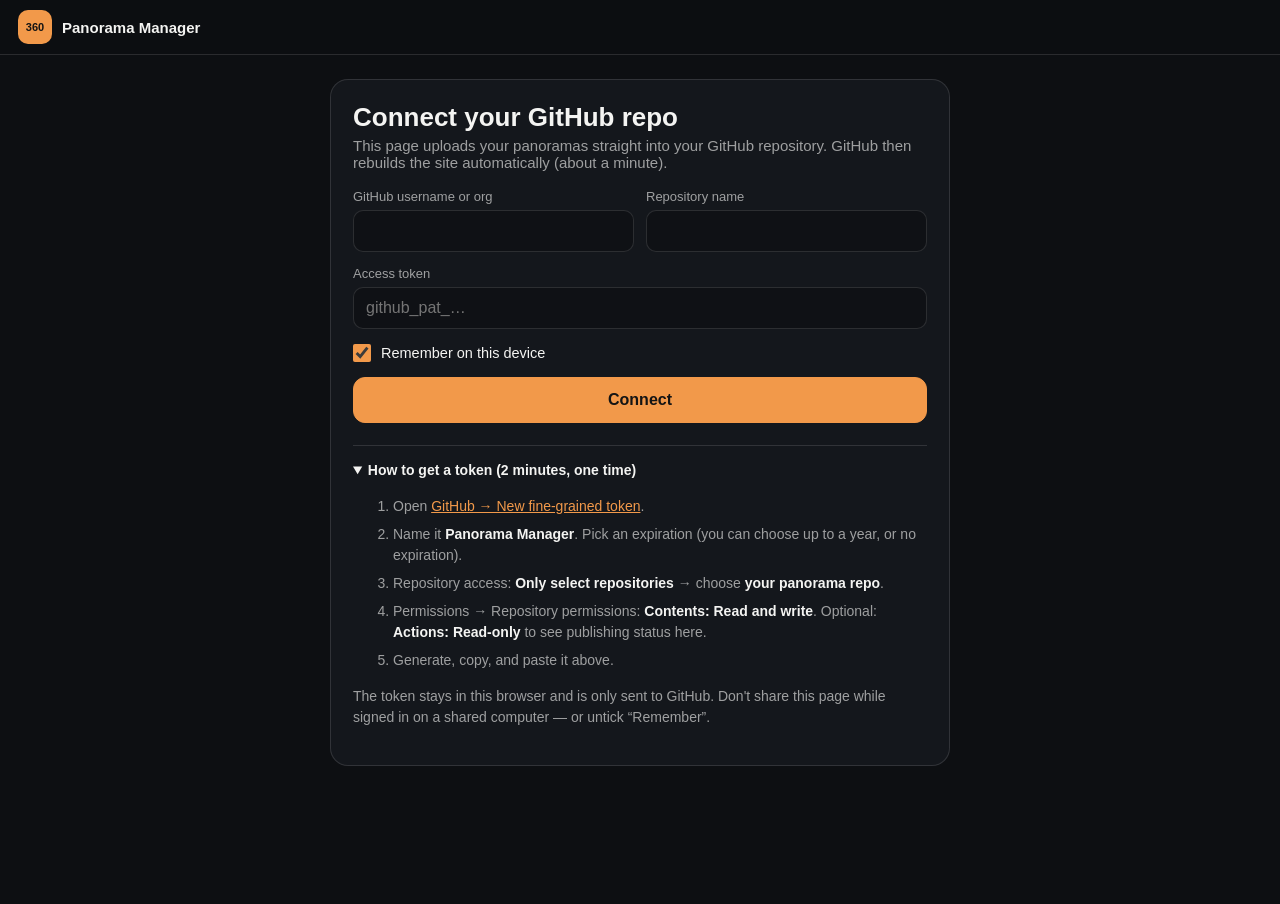
==== site/admin/index.html @ d1b9fdb5 "Add files via upload" ====
<!doctype html>
<html lang="en">
<head>
<meta charset="utf-8">
<meta name="viewport" content="width=device-width, initial-scale=1, viewport-fit=cover">
<meta name="robots" content="noindex, nofollow">
<meta name="theme-color" content="#0d0f12">
<title>Panorama Manager</title>
<link rel="stylesheet" href="../assets/app.css">
<link rel="stylesheet" href="admin.css">
</head>
<body class="admin">
<header class="topbar">
  <a class="logo" href="#/">
    <span class="logo-mark">360</span>
    <span>Panorama Manager</span>
  </a>
  <div class="top-right">
    <a class="deploy-pill" id="deploy" hidden target="_blank" rel="noopener"></a>
    <a class="top-link" href="#/settings" id="nav-settings" hidden>Settings</a>
  </div>
</header>
<main id="app" class="admin-main"><p class="loading">Loading…</p></main>
<div class="modal-backdrop" id="modal" hidden></div>
<div class="toast" id="toast" hidden></div>
<script src="../assets/vendor/qrcode.js"></script>
<script src="../assets/qr.js"></script>
<script src="admin.js"></script>
</body>
</html>
---- site/assets/app.css ----
:root {
  --accent: #f2994a;
  --bg: #0d0f12;
  --panel: rgba(16, 18, 23, 0.66);
  --panel-solid: #16191f;
  --line: rgba(255, 255, 255, 0.12);
  --text: #f4f4f2;
  --muted: rgba(244, 244, 242, 0.62);
  --radius: 16px;
  --safe-t: env(safe-area-inset-top, 0px);
  --safe-b: env(safe-area-inset-bottom, 0px);
  --safe-l: env(safe-area-inset-left, 0px);
  --safe-r: env(safe-area-inset-right, 0px);
  font-family: ui-sans-serif, -apple-system, BlinkMacSystemFont, "Segoe UI", Roboto, "Helvetica Neue", Arial, sans-serif;
  -webkit-text-size-adjust: 100%;
}
* { box-sizing: border-box; }
html, body { margin: 0; background: var(--bg); color: var(--text); }
[hidden] { display: none !important; }
button { font: inherit; color: inherit; }
a { color: var(--accent); }

.glass {
  background: var(--panel);
  -webkit-backdrop-filter: blur(18px) saturate(140%);
  backdrop-filter: blur(18px) saturate(140%);
  border: 1px solid var(--line);
}
.icon-btn {
  width: 44px; height: 44px; border-radius: 50%;
  display: grid; place-items: center; cursor: pointer;
  background: transparent; border: 0; padding: 0;
  -webkit-tap-highlight-color: transparent;
}
.icon-btn.glass { border: 1px solid var(--line); background: var(--panel); }
.icon-btn svg { width: 22px; height: 22px; fill: none; stroke: currentColor; stroke-width: 1.7; stroke-linecap: round; stroke-linejoin: round; }
.icon-btn:active { transform: scale(0.94); }
.icon-btn.on { background: var(--accent); border-color: var(--accent); color: #111; }

/* ================= viewer ================= */
body.viewer { position: fixed; inset: 0; overflow: hidden; overscroll-behavior: none; touch-action: none; }
#pano { position: absolute; inset: 0; width: 100%; height: 100%; background: #000; }

.bar.top {
  position: absolute; z-index: 5;
  top: calc(10px + var(--safe-t)); left: calc(10px + var(--safe-l)); right: calc(10px + var(--safe-r));
  max-width: 560px;
  display: flex; align-items: center; gap: 12px;
  padding: 7px 6px 7px 7px; border-radius: 999px;
}
.brand-mini {
  flex: none; width: 38px; height: 38px; border-radius: 50%;
  background: var(--accent); color: #141414;
  display: grid; place-items: center; font-weight: 750; font-size: 13px; letter-spacing: .02em; overflow: hidden;
}
.brand-mini img { width: 100%; height: 100%; object-fit: contain; background: #fff; }
.titles { min-width: 0; flex: 1; }
.titles h1 { margin: 0; font-size: 15px; font-weight: 650; line-height: 1.2; white-space: nowrap; overflow: hidden; text-overflow: ellipsis; }
.titles p { margin: 1px 0 0; font-size: 12.5px; color: var(--muted); white-space: nowrap; overflow: hidden; text-overflow: ellipsis; }

.side-controls {
  position: absolute; z-index: 5;
  right: calc(10px + var(--safe-r)); top: calc(76px + var(--safe-t));
  display: flex; flex-direction: column; gap: 10px;
}

.hint {
  position: absolute; z-index: 4; left: 50%; top: 50%; transform: translate(-50%, -50%);
  padding: 12px 18px; border-radius: 999px; font-size: 14px; pointer-events: none;
  display: flex; gap: 10px; align-items: center; transition: opacity .5s, transform .5s;
  white-space: nowrap;
}
.hint-icon { font-size: 20px; display: inline-block; animation: sway 1.6s ease-in-out infinite; }
.hint.gone { opacity: 0; transform: translate(-50%, -40%); }
@keyframes sway { 0%,100% { transform: translateX(-4px) } 50% { transform: translateX(4px) } }

.strip-wrap {
  position: absolute; z-index: 5; left: 0; right: 0;
  bottom: calc(10px + var(--safe-b));
  display: flex; flex-direction: column; align-items: center; gap: 8px;
  padding: 0 calc(10px + var(--safe-r)) 0 calc(10px + var(--safe-l));
  transition: transform .3s ease;
}
.strip-toggle {
  display: flex; align-items: center; gap: 6px;
  border-radius: 999px; padding: 6px 10px 6px 14px; font-size: 12.5px; cursor: pointer;
}
.strip-toggle svg { width: 16px; height: 16px; fill: none; stroke: currentColor; stroke-width: 2; transform: rotate(180deg); transition: transform .3s; }
.strip {
  display: flex; gap: 8px; overflow-x: auto; max-width: 100%;
  padding: 8px; border-radius: var(--radius);
  scroll-snap-type: x proximity; scrollbar-width: none; touch-action: pan-x;
}
.strip::-webkit-scrollbar { display: none; }
.thumb {
  flex: none; width: 120px; padding: 0; border: 2px solid transparent; border-radius: 11px;
  background: #000; cursor: pointer; overflow: hidden; position: relative; scroll-snap-align: center;
}
.thumb img { display: block; width: 100%; aspect-ratio: 2/1; object-fit: cover; opacity: .82; }
.thumb span {
  position: absolute; left: 0; right: 0; bottom: 0; padding: 14px 7px 5px; font-size: 11.5px; text-align: left;
  background: linear-gradient(transparent, rgba(0,0,0,.8)); white-space: nowrap; overflow: hidden; text-overflow: ellipsis;
}
.thumb.active { border-color: var(--accent); }
.thumb.active img { opacity: 1; }
.strip-wrap.collapsed { transform: translateY(calc(100% - 34px)); }
.strip-wrap.collapsed .strip-toggle svg { transform: rotate(0deg); }

/* sheets */
.sheet-backdrop { position: fixed; inset: 0; z-index: 20; background: rgba(0,0,0,.4); opacity: 0; transition: opacity .2s; }
.sheet-backdrop.open { opacity: 1; }
.sheet {
  position: fixed; z-index: 21; left: 50%; bottom: 0; width: min(440px, 100%);
  transform: translate(-50%, 105%); transition: transform .22s ease;
  border-radius: 22px 22px 0 0; border-bottom: 0;
  padding: 10px 22px calc(22px + var(--safe-b)); background: rgba(18, 20, 26, .92);
  text-align: center; max-height: 86vh; overflow: auto;
}
.sheet.open { transform: translate(-50%, 0); }
.sheet-grab { width: 38px; height: 4px; border-radius: 4px; background: var(--line); margin: 0 auto 14px; }
.sheet h2 { margin: 0 0 14px; font-size: 18px; font-weight: 650; }
.qr-box { display: inline-block; padding: 10px; background: #fff; border-radius: 14px; line-height: 0; }
.link-text { font-size: 13px; color: var(--muted); word-break: break-all; margin: 12px 0 14px; }
.sheet-actions { display: flex; gap: 10px; justify-content: center; }
.btn {
  border: 1px solid var(--line); background: rgba(255,255,255,.06); border-radius: 12px;
  padding: 11px 18px; font-size: 15px; font-weight: 600; cursor: pointer; text-decoration: none; color: var(--text);
  display: inline-flex; align-items: center; justify-content: center; gap: 8px;
}
.btn.primary { background: var(--accent); border-color: var(--accent); color: #141414; }
.btn:disabled { opacity: .5; cursor: default; }
.check { display: flex; gap: 8px; align-items: center; justify-content: center; margin: 16px 0 4px; font-size: 14px; color: var(--muted); }
.check input { accent-color: var(--accent); width: 18px; height: 18px; }
.small-link { display: inline-block; margin-top: 12px; font-size: 14px; text-decoration: none; }
#sheet-info { text-align: left; }
.muted { color: var(--muted); font-size: 14px; margin: -8px 0 12px; }
#info-desc { font-size: 15px; line-height: 1.5; margin: 0 0 16px; white-space: pre-line; }
.contact { display: flex; flex-direction: column; gap: 6px; padding: 14px 0; border-top: 1px solid var(--line); font-size: 15px; }
.contact a { text-decoration: none; }
.howto { font-size: 12.5px; color: var(--muted); border-top: 1px solid var(--line); padding-top: 12px; margin: 0; }
.toast {
  position: fixed; z-index: 30; left: 50%; bottom: calc(28px + var(--safe-b)); transform: translate(-50%, 10px);
  background: #fff; color: #111; padding: 10px 16px; border-radius: 999px; font-size: 14px; font-weight: 600;
  opacity: 0; transition: opacity .2s, transform .2s;
}
.toast.show { opacity: 1; transform: translate(-50%, 0); }

/* pannellum overrides */
.pnlm-load-box { background: rgba(16,18,23,.8); border-radius: 14px; width: 220px; font-family: inherit; }
.pnlm-load-box p { font-size: 14px; }
.pnlm-lbar { border-color: var(--accent); width: 160px; }
.pnlm-lbar-fill { background: var(--accent); }
.pnlm-about-msg { display: none !important; }
.pnlm-hotspot-base.pnlm-scene {
  width: 34px; height: 34px; border-radius: 50%; background: var(--accent); border: 3px solid #fff;
  box-shadow: 0 2px 10px rgba(0,0,0,.4); background-image: none;
}
.pnlm-tooltip span { font-family: inherit; border-radius: 6px; }

@media (min-width: 900px) {
  .thumb { width: 150px; }
  .bar.top { max-width: 640px; }
}

/* ================= home ================= */
body.home { min-height: 100vh; }
.home-wrap { max-width: 1040px; margin: 0 auto; padding: calc(40px + var(--safe-t)) 20px calc(40px + var(--safe-b)); }
.home-hero { display: flex; align-items: center; gap: 14px; margin-bottom: 30px; }
.home-hero .brand-mini { width: 48px; height: 48px; font-size: 15px; }
.home-hero h1 { margin: 0; font-size: 24px; }
.home-hero p { margin: 2px 0 0; color: var(--muted); }
.empty-note { margin-top: 18vh; text-align: center; color: var(--muted); }
.empty-note .big { font-size: 44px; margin-bottom: 10px; color: var(--accent); }
.empty-note h2 { color: var(--text); font-weight: 600; margin: 0 0 6px; font-size: 20px; }
.grid { display: grid; gap: 16px; grid-template-columns: repeat(auto-fill, minmax(260px, 1fr)); }
.card { display: block; text-decoration: none; color: var(--text); border-radius: var(--radius); overflow: hidden; background: var(--panel-solid); border: 1px solid var(--line); transition: transform .15s; }
.card:hover { transform: translateY(-2px); }
.card img { display: block; width: 100%; aspect-ratio: 2/1; object-fit: cover; }
.card div { padding: 12px 14px; }
.card h3 { margin: 0; font-size: 16px; }
.card p { margin: 3px 0 0; font-size: 13px; color: var(--muted); }
---- site/admin/admin.css ----
body.admin { min-height: 100vh; background: #0d0f12; font-size: 15px; }
.topbar {
  position: sticky; top: 0; z-index: 10; display: flex; align-items: center; justify-content: space-between;
  padding: calc(10px + var(--safe-t)) 18px 10px; background: rgba(13,15,18,.86);
  -webkit-backdrop-filter: blur(14px); backdrop-filter: blur(14px); border-bottom: 1px solid var(--line);
}
.logo { display: flex; align-items: center; gap: 10px; text-decoration: none; color: var(--text); font-weight: 650; }
.logo-mark { width: 34px; height: 34px; border-radius: 10px; background: var(--accent); color: #141414; display: grid; place-items: center; font-size: 11px; font-weight: 800; }
.top-right { display: flex; align-items: center; gap: 14px; }
.top-link { color: var(--muted); text-decoration: none; font-size: 14px; }
.deploy-pill { font-size: 12.5px; padding: 5px 11px 5px 22px; border-radius: 999px; text-decoration: none; color: var(--text); background: rgba(255,255,255,.06); border: 1px solid var(--line); position: relative; }
.deploy-pill::before { content: ""; position: absolute; left: 9px; top: 50%; width: 7px; height: 7px; margin-top: -3.5px; border-radius: 50%; background: var(--muted); }
.deploy-pill.ok::before { background: #4ade80; }
.deploy-pill.bad::before { background: #f87171; }
.deploy-pill.working::before { background: #fbbf24; animation: blink 1s infinite; }
@keyframes blink { 50% { opacity: .3; } }

.admin-main { max-width: 1120px; margin: 0 auto; padding: 24px 18px calc(120px + var(--safe-b)); }
.loading { color: var(--muted); text-align: center; margin-top: 20vh; }
h1 { font-size: 26px; margin: 0 0 4px; }
h2 { font-size: 17px; margin: 0; }
.sub { color: var(--muted); margin: 0 0 18px; }
.panel { background: #14171c; border: 1px solid var(--line); border-radius: 18px; padding: 22px; }
.panel.narrow { max-width: 620px; margin: 0 auto 18px; }
.panel.slim { padding: 16px 18px; }
.alert { background: rgba(248,113,113,.12); border: 1px solid rgba(248,113,113,.4); color: #fecaca; border-radius: 12px; padding: 12px 14px; margin-bottom: 16px; }
.back { display: inline-block; color: var(--muted); text-decoration: none; margin-bottom: 14px; font-size: 14px; }

.form { display: flex; flex-direction: column; gap: 14px; }
label { display: block; font-size: 13px; color: var(--muted); }
label > input:not([type=checkbox]), label > textarea, label > select, .search {
  display: block; width: 100%; margin-top: 6px; font: inherit; font-size: 16px; color: var(--text);
  background: #0f1115; border: 1px solid var(--line); border-radius: 10px; padding: 11px 12px;
}
label > input[type=color] { height: 46px; padding: 4px; }
label > input[type=file] { font-size: 14px; padding: 9px; }
label > textarea { resize: vertical; min-height: 60px; }
input:focus, textarea:focus, select:focus { outline: 2px solid var(--accent); outline-offset: -1px; }
label.inline { display: flex; gap: 10px; align-items: flex-start; color: var(--text); font-size: 14.5px; line-height: 1.4; }
label.inline input { width: 18px; height: 18px; margin: 1px 0 0; accent-color: var(--accent); flex: none; }
.opt { color: var(--muted); font-weight: 400; }
.row2 { display: grid; grid-template-columns: 1fr 1fr; gap: 12px; }
@media (max-width: 540px) { .row2 { grid-template-columns: 1fr; } }
.btn.big { padding: 13px; font-size: 16px; }
.btn.danger { color: #fca5a5; border-color: rgba(248,113,113,.4); background: transparent; }
form .btn.danger { background: #dc2626; border-color: #dc2626; color: #fff; }
.btn-row { display: flex; gap: 8px; flex-wrap: wrap; }
.btn-row .btn { padding: 9px 14px; font-size: 14px; }
.hint-text { font-size: 12.5px; color: var(--muted); margin: 0; line-height: 1.45; word-break: break-word; }
.linkish { background: none; border: 0; color: var(--accent); cursor: pointer; padding: 0; font-size: inherit; text-decoration: underline; }
.help { margin-top: 22px; border-top: 1px solid var(--line); padding-top: 14px; color: var(--muted); line-height: 1.55; font-size: 14px; }
.help summary { cursor: pointer; color: var(--text); font-weight: 600; }
.help li { margin: 6px 0; }
.help b { color: var(--text); }

/* list */
.list-head { display: flex; align-items: flex-end; justify-content: space-between; gap: 12px; margin-bottom: 16px; }
.list-head .sub { margin: 0; }
.search { margin: 0 0 14px; }
.plist { display: grid; gap: 10px; grid-template-columns: repeat(auto-fill, minmax(320px, 1fr)); }
@media (max-width: 400px) { .plist { grid-template-columns: 1fr; } }
.pitem { display: flex; align-items: center; gap: 14px; padding: 10px; border-radius: 14px; background: #14171c; border: 1px solid var(--line); color: var(--text); text-decoration: none; }
.pitem:hover { border-color: rgba(255,255,255,.25); }
.pthumb { width: 104px; flex: none; aspect-ratio: 2/1; border-radius: 9px; overflow: hidden; background: linear-gradient(135deg, #22262e, #191c22); position: relative; display: grid; place-items: center; }
.pthumb span { color: var(--muted); font-size: 12px; font-weight: 700; }
.pthumb img { position: absolute; inset: 0; width: 100%; height: 100%; object-fit: cover; }
.pinfo { min-width: 0; flex: 1; }
.pinfo h3 { margin: 0; font-size: 15.5px; white-space: nowrap; overflow: hidden; text-overflow: ellipsis; }
.pinfo p { margin: 3px 0 0; font-size: 13px; color: var(--muted); }
.chev { color: var(--muted); font-size: 22px; padding-right: 4px; }
.tag { font-style: normal; font-size: 11px; font-weight: 600; padding: 2px 7px; border-radius: 999px; background: rgba(255,255,255,.1); color: var(--muted); vertical-align: 2px; }
.empty { color: var(--muted); text-align: center; padding: 50px 20px; border: 1px dashed var(--line); border-radius: 14px; line-height: 1.6; grid-column: 1 / -1; }
.empty b { color: var(--text); }
.empty.small { padding: 18px; }

/* project */
.proj-grid { display: grid; gap: 18px; grid-template-columns: 1fr; }
@media (min-width: 920px) { .proj-grid { grid-template-columns: 1fr 340px; align-items: start; } .side { position: sticky; top: 76px; } }
.proj-grid > .panel { display: flex; flex-direction: column; gap: 14px; }
.side { display: flex; flex-direction: column; gap: 14px; }
.side .slim { display: flex; flex-direction: column; gap: 12px; align-items: flex-start; }
.ptitle { width: 100%; font: inherit; font-size: 24px; font-weight: 700; color: var(--text); background: transparent; border: 0; border-bottom: 1px dashed var(--line); padding: 2px 0 8px; }
.ptitle:focus { outline: none; border-bottom-color: var(--accent); }
.pano-head { display: flex; align-items: center; justify-content: space-between; margin-top: 6px; }
.count { color: var(--muted); font-weight: 400; }

.drop {
  position: relative; display: flex; flex-direction: column; align-items: center; gap: 4px; text-align: center;
  border: 2px dashed rgba(255,255,255,.18); border-radius: 14px; padding: 22px 16px; cursor: pointer; color: var(--muted);
  transition: border-color .15s, background .15s;
}
.drop input { position: absolute; inset: 0; opacity: 0; cursor: pointer; width: 100%; }
.drop b { color: var(--text); font-size: 15.5px; }
.drop span:last-child { font-size: 13px; max-width: 46ch; }
.drop-icon { font-size: 26px; color: var(--accent); line-height: 1; }
.drop.over, .drop:hover { border-color: var(--accent); background: rgba(242,153,74,.06); }
.drop.pulse { animation: pulse 2s ease-in-out 3; }
@keyframes pulse { 50% { border-color: var(--accent); } }

.panos { list-style: none; margin: 0; padding: 0; display: flex; flex-direction: column; gap: 8px; }
.pano { display: flex; align-items: center; gap: 12px; padding: 8px; border-radius: 12px; background: #0f1115; border: 1px solid var(--line); }
.pano.new { border-color: rgba(242,153,74,.45); }
.pt { width: 120px; flex: none; aspect-ratio: 2/1; border-radius: 8px; background: #1b1e24; overflow: hidden; position: relative; }
.pt img { width: 100%; height: 100%; object-fit: cover; display: block; }
.cover { position: absolute; left: 5px; top: 5px; font-size: 10.5px; font-weight: 700; background: var(--accent); color: #141414; padding: 2px 6px; border-radius: 5px; }
.pbody { flex: 1; min-width: 0; }
.ptitle-in { width: 100%; font: inherit; font-size: 15px; font-weight: 600; color: var(--text); background: transparent; border: 1px solid transparent; border-radius: 7px; padding: 5px 7px; margin-left: -7px; }
.ptitle-in:hover { border-color: var(--line); }
.ptitle-in:focus { border-color: var(--accent); outline: none; background: #14171c; }
.pmeta { font-size: 12px; color: var(--muted); white-space: nowrap; overflow: hidden; text-overflow: ellipsis; }
.pmeta .err { color: #fca5a5; }
.pact { display: flex; gap: 4px; }
.mini { width: 34px; height: 34px; border-radius: 9px; border: 1px solid var(--line); background: rgba(255,255,255,.04); cursor: pointer; font-size: 15px; }
.mini:disabled { opacity: .3; cursor: default; }
.mini.del:hover { background: rgba(248,113,113,.18); border-color: rgba(248,113,113,.5); }
@media (max-width: 560px) {
  .pano { flex-wrap: wrap; }
  .pt { width: 96px; }
  .pact { width: 100%; justify-content: flex-end; }
}

.share-panel { display: flex; flex-direction: column; gap: 14px; }
.qr-mini { align-self: center; background: #fff; border-radius: 12px; padding: 8px; line-height: 0; }
.share-info { display: flex; flex-direction: column; gap: 10px; }
.url { width: 100%; font: inherit; font-size: 13px; color: var(--muted); background: #0f1115; border: 1px solid var(--line); border-radius: 9px; padding: 9px 10px; }
.live-badge { align-self: flex-start; font-size: 12.5px; font-weight: 600; padding: 4px 10px; border-radius: 999px; background: rgba(255,255,255,.06); }
.live-badge.ok { background: rgba(74,222,128,.14); color: #86efac; }
.live-badge.pending { background: rgba(251,191,36,.12); color: #fcd34d; }

.savebar {
  position: fixed; z-index: 15; left: 50%; transform: translateX(-50%);
  bottom: calc(16px + var(--safe-b)); width: min(640px, calc(100% - 24px));
  display: flex; align-items: center; justify-content: space-between; gap: 12px;
  padding: 10px 10px 10px 18px; border-radius: 16px; background: #1d2128; border: 1px solid rgba(255,255,255,.16);
  box-shadow: 0 14px 40px rgba(0,0,0,.5);
}
.savebar > span { font-size: 14px; color: var(--muted); }
.savebar > div { display: flex; gap: 8px; }
.savebar .btn { padding: 10px 14px; font-size: 14.5px; white-space: nowrap; }

.modal-backdrop { position: fixed; inset: 0; z-index: 40; background: rgba(0,0,0,.6); display: grid; place-items: center; padding: 18px; }
.modal { width: min(480px, 100%); background: #171a20; border: 1px solid var(--line); border-radius: 18px; padding: 22px; }
.modal h2 { font-size: 20px; margin-bottom: 14px; }
.modal p { color: var(--muted); line-height: 1.5; }
.modal-actions { display: flex; justify-content: flex-end; gap: 10px; margin-top: 4px; }
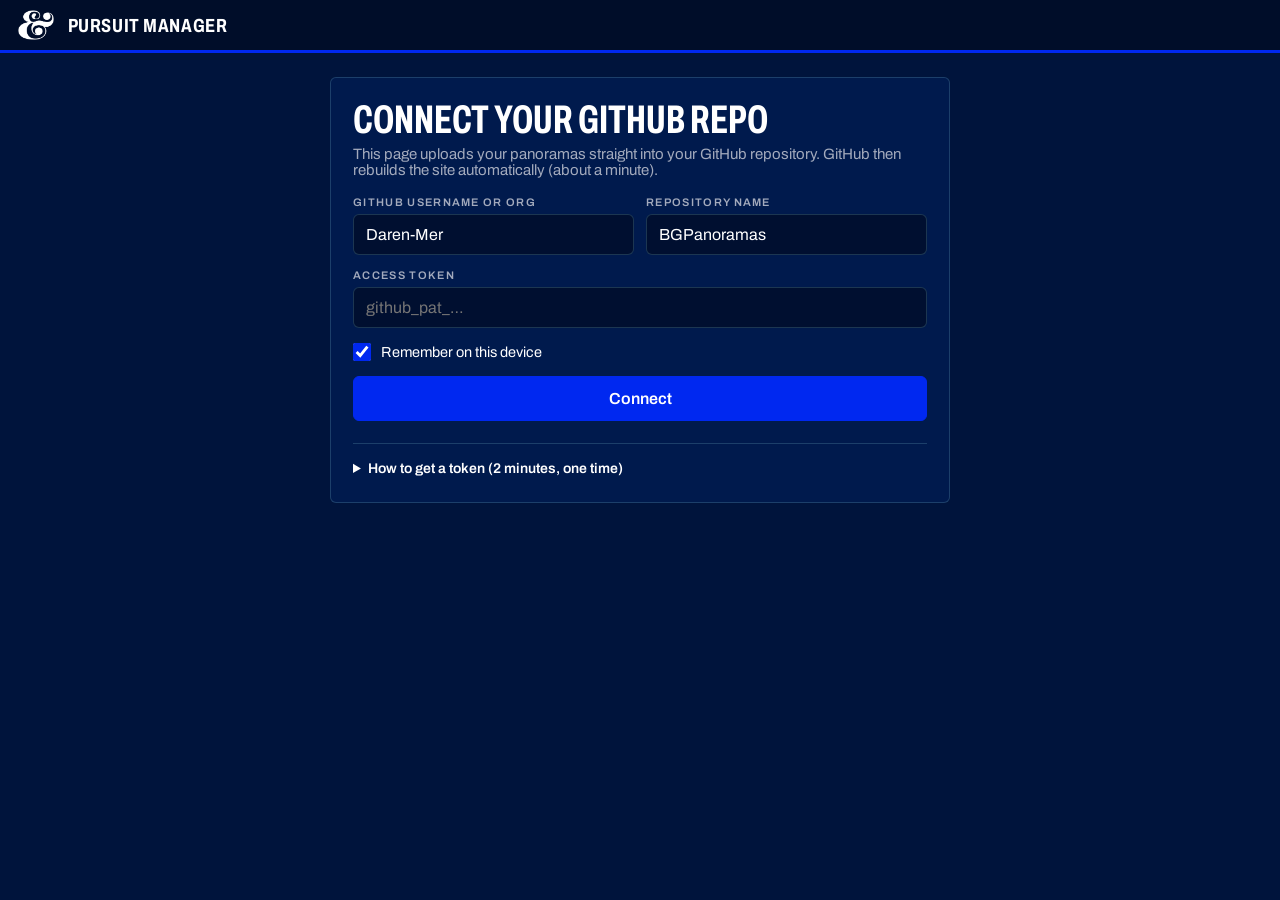
==== commit 1b73f10c: "Updated Logos and Branding" ====
--- a/site/admin/index.html
+++ b/site/admin/index.html
@@ -4,16 +4,21 @@
 <meta charset="utf-8">
 <meta name="viewport" content="width=device-width, initial-scale=1, viewport-fit=cover">
 <meta name="robots" content="noindex, nofollow">
-<meta name="theme-color" content="#0d0f12">
-<title>Panorama Manager</title>
+<meta name="theme-color" content="#00143C">
+<title>Pursuit Manager · B&amp;G</title>
+<link rel="preconnect" href="https://fonts.googleapis.com">
+<link rel="preconnect" href="https://fonts.gstatic.com" crossorigin>
+<link rel="stylesheet" href="https://fonts.googleapis.com/css2?family=Archivo:wdth,wght@62..125,300..800&display=swap">
+<link rel="icon" type="image/png" href="../assets/brand/favicon.png">
+<link rel="apple-touch-icon" href="../assets/brand/apple-touch-icon.png">
 <link rel="stylesheet" href="../assets/app.css">
 <link rel="stylesheet" href="admin.css">
 </head>
 <body class="admin">
 <header class="topbar">
   <a class="logo" href="#/">
-    <span class="logo-mark">360</span>
-    <span>Panorama Manager</span>
+    <img class="logo-symbol" src="../assets/brand/bg-symbol-white.png" alt="Brasfield &amp; Gorrie" width="245" height="206">
+    <span>Pursuit Manager</span>
   </a>
   <div class="top-right">
     <a class="deploy-pill" id="deploy" hidden target="_blank" rel="noopener"></a>
--- a/site/assets/app.css
+++ b/site/assets/app.css
@@ -1,181 +1,270 @@
+/* Brasfield & Gorrie 2026 palette
+   White #FFFFFF · Blue 1 #B0FFFF · Blue 2 #3888FF · Blue 3 #0028F0
+   Blue 4 #002070 · Blue 5 #00143C · Gray 1 #E8E8EC · Black #000000
+   Type: Sharp Grotesk (used automatically where installed), Archivo as web fallback */
 :root {
-  --accent: #f2994a;
-  --bg: #0d0f12;
-  --panel: rgba(16, 18, 23, 0.66);
-  --panel-solid: #16191f;
-  --line: rgba(255, 255, 255, 0.12);
-  --text: #f4f4f2;
-  --muted: rgba(244, 244, 242, 0.62);
-  --radius: 16px;
+  --white: #ffffff;
+  --blue-1: #b0ffff;
+  --blue-2: #3888ff;
+  --blue-3: #0028f0;
+  --blue-4: #002070;
+  --blue-5: #00143c;
+  --gray-1: #e8e8ec;
+
+  --accent: var(--blue-3);
+  --on-accent: #ffffff;
+  --hi: var(--blue-1);          /* highlight on dark: active states, eyebrows */
+  --link: var(--blue-2);        /* readable link color on navy */
+  --bg: var(--blue-5);
+  --bg-deep: #000d29;
+  --panel: rgba(0, 20, 60, 0.8);
+  --panel-solid: #001a4d;
+  --field: #000f30;
+  --line: rgba(176, 255, 255, 0.16);
+  --line-strong: rgba(176, 255, 255, 0.3);
+  --text: #ffffff;
+  --muted: rgba(232, 232, 236, 0.7);
+  --radius: 6px;
+
+  --font: "Sharp Grotesk", "Archivo", ui-sans-serif, -apple-system, BlinkMacSystemFont, "Segoe UI", Roboto, Arial, sans-serif;
   --safe-t: env(safe-area-inset-top, 0px);
   --safe-b: env(safe-area-inset-bottom, 0px);
   --safe-l: env(safe-area-inset-left, 0px);
   --safe-r: env(safe-area-inset-right, 0px);
-  font-family: ui-sans-serif, -apple-system, BlinkMacSystemFont, "Segoe UI", Roboto, "Helvetica Neue", Arial, sans-serif;
+  font-family: var(--font);
   -webkit-text-size-adjust: 100%;
 }
 * { box-sizing: border-box; }
 html, body { margin: 0; background: var(--bg); color: var(--text); }
 [hidden] { display: none !important; }
-button { font: inherit; color: inherit; }
-a { color: var(--accent); }
+button, input, select, textarea { font: inherit; color: inherit; }
+a { color: var(--link); }
+
+/* Display type ≈ Sharp Grotesk Semibold 15 (condensed) / Bold 10 (extra condensed caps) */
+.display { font-weight: 600; font-stretch: 72%; letter-spacing: -0.005em; }
+.display-caps { font-weight: 700; font-stretch: 62%; text-transform: uppercase; letter-spacing: 0.01em; }
+.eyebrow {
+  font-size: 11px; font-weight: 600; letter-spacing: 0.18em; text-transform: uppercase;
+  color: var(--hi); font-stretch: 110%;
+}
 
 .glass {
   background: var(--panel);
-  -webkit-backdrop-filter: blur(18px) saturate(140%);
-  backdrop-filter: blur(18px) saturate(140%);
+  -webkit-backdrop-filter: blur(16px) saturate(130%);
+  backdrop-filter: blur(16px) saturate(130%);
   border: 1px solid var(--line);
 }
 .icon-btn {
-  width: 44px; height: 44px; border-radius: 50%;
+  width: 44px; height: 44px; border-radius: var(--radius);
   display: grid; place-items: center; cursor: pointer;
   background: transparent; border: 0; padding: 0;
   -webkit-tap-highlight-color: transparent;
 }
 .icon-btn.glass { border: 1px solid var(--line); background: var(--panel); }
 .icon-btn svg { width: 22px; height: 22px; fill: none; stroke: currentColor; stroke-width: 1.7; stroke-linecap: round; stroke-linejoin: round; }
+.icon-btn:hover { border-color: var(--line-strong); }
 .icon-btn:active { transform: scale(0.94); }
-.icon-btn.on { background: var(--accent); border-color: var(--accent); color: #111; }
+.icon-btn.on { background: var(--accent); border-color: var(--accent); color: var(--on-accent); }
+.icon-btn:focus-visible, .btn:focus-visible, .thumb:focus-visible { outline: 2px solid var(--hi); outline-offset: 2px; }
+
+/* brand chip: white square, navy initials (or the uploaded logo) */
+.brand-mini {
+  flex: none; width: 40px; height: 40px; border-radius: 4px;
+  background: var(--white); color: var(--blue-4);
+  display: grid; place-items: center; overflow: hidden;
+  font-weight: 800; font-stretch: 75%; font-size: 15px; letter-spacing: -0.01em;
+}
+.brand-mini img { width: 100%; height: 100%; object-fit: contain; padding: 4px; }
 
 /* ================= viewer ================= */
 body.viewer { position: fixed; inset: 0; overflow: hidden; overscroll-behavior: none; touch-action: none; }
-#pano { position: absolute; inset: 0; width: 100%; height: 100%; background: #000; }
+#pano { position: absolute; inset: 0; width: 100%; height: 100%; background: var(--bg-deep); }
 
 .bar.top {
-  position: absolute; z-index: 5;
-  top: calc(10px + var(--safe-t)); left: calc(10px + var(--safe-l)); right: calc(10px + var(--safe-r));
-  max-width: 560px;
+  position: absolute; z-index: 5; top: 0; left: 0; right: 0;
   display: flex; align-items: center; gap: 12px;
-  padding: 7px 6px 7px 7px; border-radius: 999px;
-}
-.brand-mini {
-  flex: none; width: 38px; height: 38px; border-radius: 50%;
-  background: var(--accent); color: #141414;
-  display: grid; place-items: center; font-weight: 750; font-size: 13px; letter-spacing: .02em; overflow: hidden;
-}
-.brand-mini img { width: 100%; height: 100%; object-fit: contain; background: #fff; }
+  padding: calc(9px + var(--safe-t)) calc(10px + var(--safe-r)) 9px calc(12px + var(--safe-l));
+  border-radius: 0; border-width: 0 0 3px; border-bottom-color: var(--accent);
+}
 .titles { min-width: 0; flex: 1; }
-.titles h1 { margin: 0; font-size: 15px; font-weight: 650; line-height: 1.2; white-space: nowrap; overflow: hidden; text-overflow: ellipsis; }
-.titles p { margin: 1px 0 0; font-size: 12.5px; color: var(--muted); white-space: nowrap; overflow: hidden; text-overflow: ellipsis; }
+.titles h1 {
+  margin: 0; font-size: 20px; line-height: 1.1; font-weight: 600; font-stretch: 72%;
+  white-space: nowrap; overflow: hidden; text-overflow: ellipsis;
+}
+.titles p {
+  margin: 3px 0 0; font-size: 10.5px; font-weight: 600; letter-spacing: 0.16em; text-transform: uppercase;
+  color: var(--hi); white-space: nowrap; overflow: hidden; text-overflow: ellipsis;
+}
 
 .side-controls {
   position: absolute; z-index: 5;
   right: calc(10px + var(--safe-r)); top: calc(76px + var(--safe-t));
-  display: flex; flex-direction: column; gap: 10px;
+  display: flex; flex-direction: column; gap: 8px;
 }
 
 .hint {
   position: absolute; z-index: 4; left: 50%; top: 50%; transform: translate(-50%, -50%);
-  padding: 12px 18px; border-radius: 999px; font-size: 14px; pointer-events: none;
+  padding: 12px 18px; border-radius: var(--radius); font-size: 14px; pointer-events: none;
   display: flex; gap: 10px; align-items: center; transition: opacity .5s, transform .5s;
-  white-space: nowrap;
-}
-.hint-icon { font-size: 20px; display: inline-block; animation: sway 1.6s ease-in-out infinite; }
+  white-space: nowrap; border-left: 3px solid var(--hi);
+}
+.hint-icon { font-size: 20px; display: inline-block; color: var(--hi); animation: sway 1.6s ease-in-out infinite; }
 .hint.gone { opacity: 0; transform: translate(-50%, -40%); }
 @keyframes sway { 0%,100% { transform: translateX(-4px) } 50% { transform: translateX(4px) } }
 
 .strip-wrap {
   position: absolute; z-index: 5; left: 0; right: 0;
   bottom: calc(10px + var(--safe-b));
-  display: flex; flex-direction: column; align-items: center; gap: 8px;
+  display: flex; flex-direction: column; align-items: center; gap: 6px;
   padding: 0 calc(10px + var(--safe-r)) 0 calc(10px + var(--safe-l));
   transition: transform .3s ease;
 }
 .strip-toggle {
-  display: flex; align-items: center; gap: 6px;
-  border-radius: 999px; padding: 6px 10px 6px 14px; font-size: 12.5px; cursor: pointer;
+  display: flex; align-items: center; gap: 6px; cursor: pointer;
+  border-radius: var(--radius); padding: 6px 10px 6px 12px;
+  font-size: 10.5px; font-weight: 600; letter-spacing: 0.16em; text-transform: uppercase;
 }
 .strip-toggle svg { width: 16px; height: 16px; fill: none; stroke: currentColor; stroke-width: 2; transform: rotate(180deg); transition: transform .3s; }
 .strip {
-  display: flex; gap: 8px; overflow-x: auto; max-width: 100%;
-  padding: 8px; border-radius: var(--radius);
+  display: flex; gap: 6px; overflow-x: auto; max-width: 100%;
+  padding: 6px; border-radius: var(--radius);
   scroll-snap-type: x proximity; scrollbar-width: none; touch-action: pan-x;
 }
 .strip::-webkit-scrollbar { display: none; }
 .thumb {
-  flex: none; width: 120px; padding: 0; border: 2px solid transparent; border-radius: 11px;
-  background: #000; cursor: pointer; overflow: hidden; position: relative; scroll-snap-align: center;
-}
-.thumb img { display: block; width: 100%; aspect-ratio: 2/1; object-fit: cover; opacity: .82; }
+  flex: none; width: 124px; padding: 0; border: 0; border-radius: 4px;
+  background: var(--bg-deep); cursor: pointer; overflow: hidden; position: relative; scroll-snap-align: center;
+  box-shadow: inset 0 0 0 1px var(--line);
+}
+.thumb img { display: block; width: 100%; aspect-ratio: 2/1; object-fit: cover; opacity: .7; transition: opacity .2s; }
 .thumb span {
-  position: absolute; left: 0; right: 0; bottom: 0; padding: 14px 7px 5px; font-size: 11.5px; text-align: left;
-  background: linear-gradient(transparent, rgba(0,0,0,.8)); white-space: nowrap; overflow: hidden; text-overflow: ellipsis;
-}
-.thumb.active { border-color: var(--accent); }
+  position: absolute; left: 0; right: 0; bottom: 0; padding: 14px 8px 5px; text-align: left;
+  font-size: 12.5px; font-weight: 600; font-stretch: 80%;
+  background: linear-gradient(transparent, rgba(0, 20, 60, .92)); white-space: nowrap; overflow: hidden; text-overflow: ellipsis;
+}
+.thumb::after { content: ""; position: absolute; left: 0; right: 0; bottom: 0; height: 3px; background: transparent; }
+.thumb:hover img { opacity: .9; }
 .thumb.active img { opacity: 1; }
-.strip-wrap.collapsed { transform: translateY(calc(100% - 34px)); }
+.thumb.active::after { background: var(--hi); }
+.strip-wrap.collapsed { transform: translateY(calc(100% - 32px)); }
 .strip-wrap.collapsed .strip-toggle svg { transform: rotate(0deg); }
 
 /* sheets */
-.sheet-backdrop { position: fixed; inset: 0; z-index: 20; background: rgba(0,0,0,.4); opacity: 0; transition: opacity .2s; }
+.sheet-backdrop { position: fixed; inset: 0; z-index: 20; background: rgba(0, 13, 41, .55); opacity: 0; transition: opacity .2s; }
 .sheet-backdrop.open { opacity: 1; }
 .sheet {
   position: fixed; z-index: 21; left: 50%; bottom: 0; width: min(440px, 100%);
   transform: translate(-50%, 105%); transition: transform .22s ease;
-  border-radius: 22px 22px 0 0; border-bottom: 0;
-  padding: 10px 22px calc(22px + var(--safe-b)); background: rgba(18, 20, 26, .92);
+  border-radius: 10px 10px 0 0; border: 0; border-top: 4px solid var(--accent);
+  padding: 10px 22px calc(22px + var(--safe-b)); background: rgba(0, 20, 60, .97);
   text-align: center; max-height: 86vh; overflow: auto;
 }
 .sheet.open { transform: translate(-50%, 0); }
-.sheet-grab { width: 38px; height: 4px; border-radius: 4px; background: var(--line); margin: 0 auto 14px; }
-.sheet h2 { margin: 0 0 14px; font-size: 18px; font-weight: 650; }
-.qr-box { display: inline-block; padding: 10px; background: #fff; border-radius: 14px; line-height: 0; }
+.sheet-grab { width: 38px; height: 4px; border-radius: 4px; background: var(--line-strong); margin: 0 auto 14px; }
+.sheet h2 { margin: 0 0 14px; font-size: 24px; font-weight: 600; font-stretch: 72%; }
+.qr-box { display: inline-block; padding: 10px; background: #fff; border-radius: 4px; line-height: 0; }
 .link-text { font-size: 13px; color: var(--muted); word-break: break-all; margin: 12px 0 14px; }
 .sheet-actions { display: flex; gap: 10px; justify-content: center; }
 .btn {
-  border: 1px solid var(--line); background: rgba(255,255,255,.06); border-radius: 12px;
+  border: 1px solid var(--line-strong); background: transparent; border-radius: var(--radius);
   padding: 11px 18px; font-size: 15px; font-weight: 600; cursor: pointer; text-decoration: none; color: var(--text);
-  display: inline-flex; align-items: center; justify-content: center; gap: 8px;
-}
-.btn.primary { background: var(--accent); border-color: var(--accent); color: #141414; }
+  display: inline-flex; align-items: center; justify-content: center; gap: 8px; transition: background .15s, border-color .15s;
+}
+.btn:hover { background: rgba(176, 255, 255, .08); }
+.btn.primary { background: var(--accent); border-color: var(--accent); color: var(--on-accent); }
+.btn.primary:hover { background: var(--blue-2); border-color: var(--blue-2); }
 .btn:disabled { opacity: .5; cursor: default; }
 .check { display: flex; gap: 8px; align-items: center; justify-content: center; margin: 16px 0 4px; font-size: 14px; color: var(--muted); }
+.check strong { color: var(--text); }
 .check input { accent-color: var(--accent); width: 18px; height: 18px; }
-.small-link { display: inline-block; margin-top: 12px; font-size: 14px; text-decoration: none; }
+.small-link { display: inline-block; margin-top: 12px; font-size: 14px; font-weight: 600; text-decoration: none; }
 #sheet-info { text-align: left; }
-.muted { color: var(--muted); font-size: 14px; margin: -8px 0 12px; }
-#info-desc { font-size: 15px; line-height: 1.5; margin: 0 0 16px; white-space: pre-line; }
+#sheet-info h2 { font-size: 28px; line-height: 1.05; }
+.muted { color: var(--hi); font-size: 11px; font-weight: 600; letter-spacing: .16em; text-transform: uppercase; margin: -6px 0 14px; }
+#info-desc { font-size: 15px; line-height: 1.55; margin: 0 0 16px; white-space: pre-line; color: var(--gray-1); }
 .contact { display: flex; flex-direction: column; gap: 6px; padding: 14px 0; border-top: 1px solid var(--line); font-size: 15px; }
+.contact strong { font-weight: 600; font-stretch: 80%; font-size: 17px; }
 .contact a { text-decoration: none; }
 .howto { font-size: 12.5px; color: var(--muted); border-top: 1px solid var(--line); padding-top: 12px; margin: 0; }
 .toast {
   position: fixed; z-index: 30; left: 50%; bottom: calc(28px + var(--safe-b)); transform: translate(-50%, 10px);
-  background: #fff; color: #111; padding: 10px 16px; border-radius: 999px; font-size: 14px; font-weight: 600;
-  opacity: 0; transition: opacity .2s, transform .2s;
+  background: var(--white); color: var(--blue-5); padding: 10px 16px; border-radius: var(--radius);
+  border-left: 4px solid var(--accent); font-size: 14px; font-weight: 600;
+  opacity: 0; transition: opacity .2s, transform .2s; box-shadow: 0 10px 30px rgba(0, 13, 41, .45);
 }
 .toast.show { opacity: 1; transform: translate(-50%, 0); }
 
 /* pannellum overrides */
-.pnlm-load-box { background: rgba(16,18,23,.8); border-radius: 14px; width: 220px; font-family: inherit; }
-.pnlm-load-box p { font-size: 14px; }
-.pnlm-lbar { border-color: var(--accent); width: 160px; }
-.pnlm-lbar-fill { background: var(--accent); }
+.pnlm-container { font-family: var(--font); background: var(--bg-deep); }
+.pnlm-load-box { background: rgba(0, 20, 60, .9); border-radius: var(--radius); width: 230px; font-family: var(--font); border-top: 3px solid var(--accent); }
+.pnlm-load-box p { font-size: 13px; letter-spacing: .08em; }
+.pnlm-lbar { border-color: var(--hi); width: 170px; }
+.pnlm-lbar-fill { background: var(--hi); }
 .pnlm-about-msg { display: none !important; }
 .pnlm-hotspot-base.pnlm-scene {
   width: 34px; height: 34px; border-radius: 50%; background: var(--accent); border: 3px solid #fff;
-  box-shadow: 0 2px 10px rgba(0,0,0,.4); background-image: none;
-}
-.pnlm-tooltip span { font-family: inherit; border-radius: 6px; }
+  box-shadow: 0 2px 10px rgba(0, 13, 41, .5); background-image: none;
+}
+.pnlm-tooltip span { font-family: var(--font); border-radius: 4px; background: var(--blue-5); }
 
 @media (min-width: 900px) {
-  .thumb { width: 150px; }
-  .bar.top { max-width: 640px; }
+  .thumb { width: 156px; }
+  .titles h1 { font-size: 22px; }
 }
 
 /* ================= home ================= */
-body.home { min-height: 100vh; }
-.home-wrap { max-width: 1040px; margin: 0 auto; padding: calc(40px + var(--safe-t)) 20px calc(40px + var(--safe-b)); }
-.home-hero { display: flex; align-items: center; gap: 14px; margin-bottom: 30px; }
-.home-hero .brand-mini { width: 48px; height: 48px; font-size: 15px; }
-.home-hero h1 { margin: 0; font-size: 24px; }
-.home-hero p { margin: 2px 0 0; color: var(--muted); }
-.empty-note { margin-top: 18vh; text-align: center; color: var(--muted); }
-.empty-note .big { font-size: 44px; margin-bottom: 10px; color: var(--accent); }
-.empty-note h2 { color: var(--text); font-weight: 600; margin: 0 0 6px; font-size: 20px; }
-.grid { display: grid; gap: 16px; grid-template-columns: repeat(auto-fill, minmax(260px, 1fr)); }
-.card { display: block; text-decoration: none; color: var(--text); border-radius: var(--radius); overflow: hidden; background: var(--panel-solid); border: 1px solid var(--line); transition: transform .15s; }
-.card:hover { transform: translateY(-2px); }
+body.home { min-height: 100vh; overflow-x: hidden; position: relative; }
+/* large arc graphic, bleeding off the corner */
+body.home::before {
+  content: ""; position: fixed; z-index: 0; pointer-events: none;
+  width: 130vmax; height: 130vmax; right: -78vmax; bottom: -92vmax; border-radius: 50%;
+  border: 14vmax solid var(--blue-3);
+  box-shadow: 0 0 0 3vmax var(--bg), 0 0 0 calc(3vmax + 1px) rgba(176, 255, 255, .28);
+}
+.home-band {
+  position: relative; z-index: 1; background: var(--bg-deep); border-bottom: 3px solid var(--accent);
+}
+.home-band-inner {
+  max-width: 1100px; margin: 0 auto; display: flex; align-items: center; justify-content: space-between; gap: 16px;
+  padding: calc(14px + var(--safe-t)) 20px 14px;
+}
+.home-band .brand-row { display: flex; align-items: center; gap: 12px; min-width: 0; }
+.home-band .company { font-weight: 700; font-stretch: 75%; font-size: 18px; letter-spacing: .02em; text-transform: uppercase; }
+.home-band .eyebrow { color: var(--muted); }
+.home-wrap { position: relative; z-index: 1; max-width: 1100px; margin: 0 auto; padding: 44px 20px calc(48px + var(--safe-b)); }
+.home-hero { margin-bottom: 30px; max-width: 760px; }
+.home-hero .eyebrow { margin-bottom: 10px; display: block; }
+.home-hero h1 {
+  margin: 0; font-size: clamp(44px, 9vw, 92px); line-height: .9;
+  font-weight: 700; font-stretch: 62%; text-transform: uppercase; letter-spacing: .005em;
+}
+.home-hero h1 em { font-style: normal; color: var(--hi); }
+.home-hero p { margin: 16px 0 0; color: var(--gray-1); font-size: 17px; line-height: 1.5; max-width: 52ch; }
+.empty-note {
+  margin-top: 28px; max-width: 520px; padding: 18px 20px; border-left: 3px solid var(--hi);
+  background: rgba(0, 13, 41, .6); color: var(--gray-1); line-height: 1.55;
+}
+.empty-note h2 { margin: 0 0 4px; font-size: 20px; font-weight: 600; font-stretch: 75%; color: var(--white); }
+.empty-note p { margin: 0; font-size: 15px; }
+.grid { display: grid; gap: 14px; grid-template-columns: repeat(auto-fill, minmax(260px, 1fr)); }
+.card {
+  display: block; text-decoration: none; color: var(--text); border-radius: var(--radius); overflow: hidden;
+  background: var(--panel-solid); border: 1px solid var(--line); border-bottom: 3px solid transparent;
+  transition: transform .15s, border-color .15s;
+}
+.card:hover { transform: translateY(-2px); border-bottom-color: var(--hi); }
 .card img { display: block; width: 100%; aspect-ratio: 2/1; object-fit: cover; }
-.card div { padding: 12px 14px; }
-.card h3 { margin: 0; font-size: 16px; }
-.card p { margin: 3px 0 0; font-size: 13px; color: var(--muted); }
+.card div { padding: 12px 14px 14px; }
+.card h3 { margin: 0; font-size: 20px; font-weight: 600; font-stretch: 72%; }
+.card p { margin: 4px 0 0; font-size: 11px; font-weight: 600; letter-spacing: .14em; text-transform: uppercase; color: var(--hi); }
+.home-foot { position: relative; z-index: 1; max-width: 1100px; margin: 0 auto; padding: 0 20px 28px; font-size: 12px; color: var(--muted); }
+
+/* ===== official B&G marks (assets/brand/) =====
+   Clear space per brand standards: at least the height of the "B" in Brasfield on every side. */
+.brand-symbol { flex: none; display: block; height: 34px; width: auto; margin: 2px 6px 2px 2px; }
+.bar.top { gap: 14px; padding-top: calc(11px + var(--safe-t)); padding-bottom: 11px; }
+.contact { gap: 8px; }
+.contact-logo { display: block; align-self: flex-start; height: 20px; width: auto; max-width: 100%; object-fit: contain; margin: 6px 0 10px; }
+.brand-row { display: block; line-height: 0; padding: 6px 0; }
+.brand-lockup { display: block; height: 24px; width: auto; }
+@media (min-width: 700px) { .brand-lockup { height: 28px; } }
--- a/site/admin/admin.css
+++ b/site/admin/admin.css
@@ -1,14 +1,16 @@
-body.admin { min-height: 100vh; background: #0d0f12; font-size: 15px; }
+body.admin { min-height: 100vh; background: var(--bg); font-size: 15px; }
 .topbar {
   position: sticky; top: 0; z-index: 10; display: flex; align-items: center; justify-content: space-between;
-  padding: calc(10px + var(--safe-t)) 18px 10px; background: rgba(13,15,18,.86);
-  -webkit-backdrop-filter: blur(14px); backdrop-filter: blur(14px); border-bottom: 1px solid var(--line);
+  padding: calc(10px + var(--safe-t)) 18px 10px; background: var(--bg-deep);
+  border-bottom: 3px solid var(--accent);
 }
-.logo { display: flex; align-items: center; gap: 10px; text-decoration: none; color: var(--text); font-weight: 650; }
-.logo-mark { width: 34px; height: 34px; border-radius: 10px; background: var(--accent); color: #141414; display: grid; place-items: center; font-size: 11px; font-weight: 800; }
+.logo { display: flex; align-items: center; gap: 10px; text-decoration: none; color: var(--text); font-weight: 700; font-stretch: 75%; font-size: 19px; text-transform: uppercase; letter-spacing: .03em; }
+.logo-symbol { display: block; height: 30px; width: auto; margin-right: 4px; }
+.logo-mark { width: 34px; height: 34px; border-radius: 4px; background: var(--accent); color: var(--on-accent); display: grid; place-items: center; font-size: 12px; font-weight: 800; letter-spacing: 0; }
 .top-right { display: flex; align-items: center; gap: 14px; }
-.top-link { color: var(--muted); text-decoration: none; font-size: 14px; }
-.deploy-pill { font-size: 12.5px; padding: 5px 11px 5px 22px; border-radius: 999px; text-decoration: none; color: var(--text); background: rgba(255,255,255,.06); border: 1px solid var(--line); position: relative; }
+.top-link { color: var(--muted); text-decoration: none; font-size: 12px; font-weight: 600; letter-spacing: .14em; text-transform: uppercase; }
+.top-link:hover { color: var(--hi); }
+.deploy-pill { font-size: 12.5px; padding: 5px 11px 5px 22px; border-radius: 4px; text-decoration: none; color: var(--text); background: rgba(176,255,255,.06); border: 1px solid var(--line); position: relative; }
 .deploy-pill::before { content: ""; position: absolute; left: 9px; top: 50%; width: 7px; height: 7px; margin-top: -3.5px; border-radius: 50%; background: var(--muted); }
 .deploy-pill.ok::before { background: #4ade80; }
 .deploy-pill.bad::before { background: #f87171; }
@@ -17,28 +19,28 @@
 
 .admin-main { max-width: 1120px; margin: 0 auto; padding: 24px 18px calc(120px + var(--safe-b)); }
 .loading { color: var(--muted); text-align: center; margin-top: 20vh; }
-h1 { font-size: 26px; margin: 0 0 4px; }
-h2 { font-size: 17px; margin: 0; }
+h1 { font-size: 40px; line-height: 1; margin: 0 0 6px; font-weight: 700; font-stretch: 62%; text-transform: uppercase; }
+h2 { font-size: 22px; margin: 0; font-weight: 600; font-stretch: 72%; }
 .sub { color: var(--muted); margin: 0 0 18px; }
-.panel { background: #14171c; border: 1px solid var(--line); border-radius: 18px; padding: 22px; }
+.panel { background: var(--panel-solid); border: 1px solid var(--line); border-radius: var(--radius); padding: 22px; }
 .panel.narrow { max-width: 620px; margin: 0 auto 18px; }
 .panel.slim { padding: 16px 18px; }
 .alert { background: rgba(248,113,113,.12); border: 1px solid rgba(248,113,113,.4); color: #fecaca; border-radius: 12px; padding: 12px 14px; margin-bottom: 16px; }
-.back { display: inline-block; color: var(--muted); text-decoration: none; margin-bottom: 14px; font-size: 14px; }
+.back { display: inline-block; color: var(--hi); text-decoration: none; margin-bottom: 14px; font-size: 12px; font-weight: 600; letter-spacing: .14em; text-transform: uppercase; }
 
 .form { display: flex; flex-direction: column; gap: 14px; }
-label { display: block; font-size: 13px; color: var(--muted); }
+label { display: block; font-size: 11px; font-weight: 600; letter-spacing: .12em; text-transform: uppercase; color: var(--muted); }
 label > input:not([type=checkbox]), label > textarea, label > select, .search {
   display: block; width: 100%; margin-top: 6px; font: inherit; font-size: 16px; color: var(--text);
-  background: #0f1115; border: 1px solid var(--line); border-radius: 10px; padding: 11px 12px;
+  background: var(--field); border: 1px solid var(--line); border-radius: var(--radius); padding: 11px 12px; letter-spacing: 0; text-transform: none; font-weight: 400;
 }
 label > input[type=color] { height: 46px; padding: 4px; }
 label > input[type=file] { font-size: 14px; padding: 9px; }
 label > textarea { resize: vertical; min-height: 60px; }
-input:focus, textarea:focus, select:focus { outline: 2px solid var(--accent); outline-offset: -1px; }
-label.inline { display: flex; gap: 10px; align-items: flex-start; color: var(--text); font-size: 14.5px; line-height: 1.4; }
+input:focus, textarea:focus, select:focus { outline: 2px solid var(--blue-2); outline-offset: -1px; }
+label.inline { display: flex; gap: 10px; align-items: flex-start; color: var(--text); font-size: 14.5px; line-height: 1.4; font-weight: 400; letter-spacing: 0; text-transform: none; }
 label.inline input { width: 18px; height: 18px; margin: 1px 0 0; accent-color: var(--accent); flex: none; }
-.opt { color: var(--muted); font-weight: 400; }
+.opt { color: var(--muted); font-weight: 400; letter-spacing: 0; text-transform: none; }
 .row2 { display: grid; grid-template-columns: 1fr 1fr; gap: 12px; }
 @media (max-width: 540px) { .row2 { grid-template-columns: 1fr; } }
 .btn.big { padding: 13px; font-size: 16px; }
@@ -47,7 +49,7 @@
 .btn-row { display: flex; gap: 8px; flex-wrap: wrap; }
 .btn-row .btn { padding: 9px 14px; font-size: 14px; }
 .hint-text { font-size: 12.5px; color: var(--muted); margin: 0; line-height: 1.45; word-break: break-word; }
-.linkish { background: none; border: 0; color: var(--accent); cursor: pointer; padding: 0; font-size: inherit; text-decoration: underline; }
+.linkish { background: none; border: 0; color: var(--link); cursor: pointer; padding: 0; font-size: inherit; text-decoration: underline; }
 .help { margin-top: 22px; border-top: 1px solid var(--line); padding-top: 14px; color: var(--muted); line-height: 1.55; font-size: 14px; }
 .help summary { cursor: pointer; color: var(--text); font-weight: 600; }
 .help li { margin: 6px 0; }
@@ -59,17 +61,17 @@
 .search { margin: 0 0 14px; }
 .plist { display: grid; gap: 10px; grid-template-columns: repeat(auto-fill, minmax(320px, 1fr)); }
 @media (max-width: 400px) { .plist { grid-template-columns: 1fr; } }
-.pitem { display: flex; align-items: center; gap: 14px; padding: 10px; border-radius: 14px; background: #14171c; border: 1px solid var(--line); color: var(--text); text-decoration: none; }
-.pitem:hover { border-color: rgba(255,255,255,.25); }
-.pthumb { width: 104px; flex: none; aspect-ratio: 2/1; border-radius: 9px; overflow: hidden; background: linear-gradient(135deg, #22262e, #191c22); position: relative; display: grid; place-items: center; }
-.pthumb span { color: var(--muted); font-size: 12px; font-weight: 700; }
+.pitem { display: flex; align-items: center; gap: 14px; padding: 10px; border-radius: var(--radius); background: var(--panel-solid); border: 1px solid var(--line); border-left: 3px solid transparent; color: var(--text); text-decoration: none; }
+.pitem:hover { border-color: var(--line-strong); border-left-color: var(--hi); }
+.pthumb { width: 104px; flex: none; aspect-ratio: 2/1; border-radius: 3px; overflow: hidden; background: linear-gradient(135deg, var(--blue-4), var(--bg-deep)); position: relative; display: grid; place-items: center; }
+.pthumb span { color: var(--hi); font-size: 13px; font-weight: 700; font-stretch: 70%; }
 .pthumb img { position: absolute; inset: 0; width: 100%; height: 100%; object-fit: cover; }
 .pinfo { min-width: 0; flex: 1; }
-.pinfo h3 { margin: 0; font-size: 15.5px; white-space: nowrap; overflow: hidden; text-overflow: ellipsis; }
-.pinfo p { margin: 3px 0 0; font-size: 13px; color: var(--muted); }
-.chev { color: var(--muted); font-size: 22px; padding-right: 4px; }
-.tag { font-style: normal; font-size: 11px; font-weight: 600; padding: 2px 7px; border-radius: 999px; background: rgba(255,255,255,.1); color: var(--muted); vertical-align: 2px; }
-.empty { color: var(--muted); text-align: center; padding: 50px 20px; border: 1px dashed var(--line); border-radius: 14px; line-height: 1.6; grid-column: 1 / -1; }
+.pinfo h3 { margin: 0; font-size: 20px; font-weight: 600; font-stretch: 72%; white-space: nowrap; overflow: hidden; text-overflow: ellipsis; }
+.pinfo p { margin: 3px 0 0; font-size: 11px; font-weight: 600; letter-spacing: .12em; text-transform: uppercase; color: var(--muted); }
+.chev { color: var(--hi); font-size: 22px; padding-right: 4px; }
+.tag { font-style: normal; font-size: 11px; font-weight: 600; padding: 2px 7px; border-radius: 999px; background: rgba(176,255,255,.12); color: var(--hi); vertical-align: 2px; letter-spacing: .08em; text-transform: uppercase; }
+.empty { color: var(--muted); text-align: center; padding: 50px 20px; border: 1px dashed var(--line-strong); border-radius: var(--radius); line-height: 1.6; grid-column: 1 / -1; }
 .empty b { color: var(--text); }
 .empty.small { padding: 18px; }
 
@@ -79,38 +81,38 @@
 .proj-grid > .panel { display: flex; flex-direction: column; gap: 14px; }
 .side { display: flex; flex-direction: column; gap: 14px; }
 .side .slim { display: flex; flex-direction: column; gap: 12px; align-items: flex-start; }
-.ptitle { width: 100%; font: inherit; font-size: 24px; font-weight: 700; color: var(--text); background: transparent; border: 0; border-bottom: 1px dashed var(--line); padding: 2px 0 8px; }
+.ptitle { width: 100%; font: inherit; font-size: 32px; font-weight: 600; font-stretch: 72%; color: var(--text); background: transparent; border: 0; border-bottom: 1px dashed var(--line); padding: 2px 0 8px; }
 .ptitle:focus { outline: none; border-bottom-color: var(--accent); }
 .pano-head { display: flex; align-items: center; justify-content: space-between; margin-top: 6px; }
 .count { color: var(--muted); font-weight: 400; }
 
 .drop {
   position: relative; display: flex; flex-direction: column; align-items: center; gap: 4px; text-align: center;
-  border: 2px dashed rgba(255,255,255,.18); border-radius: 14px; padding: 22px 16px; cursor: pointer; color: var(--muted);
+  border: 2px dashed var(--line-strong); border-radius: var(--radius); padding: 22px 16px; cursor: pointer; color: var(--muted);
   transition: border-color .15s, background .15s;
 }
 .drop input { position: absolute; inset: 0; opacity: 0; cursor: pointer; width: 100%; }
-.drop b { color: var(--text); font-size: 15.5px; }
+.drop b { color: var(--text); font-size: 20px; font-weight: 600; font-stretch: 72%; }
 .drop span:last-child { font-size: 13px; max-width: 46ch; }
-.drop-icon { font-size: 26px; color: var(--accent); line-height: 1; }
-.drop.over, .drop:hover { border-color: var(--accent); background: rgba(242,153,74,.06); }
+.drop-icon { font-size: 26px; color: var(--hi); line-height: 1; }
+.drop.over, .drop:hover { border-color: var(--hi); background: rgba(0,40,240,.14); }
 .drop.pulse { animation: pulse 2s ease-in-out 3; }
-@keyframes pulse { 50% { border-color: var(--accent); } }
+@keyframes pulse { 50% { border-color: var(--hi); } }
 
 .panos { list-style: none; margin: 0; padding: 0; display: flex; flex-direction: column; gap: 8px; }
-.pano { display: flex; align-items: center; gap: 12px; padding: 8px; border-radius: 12px; background: #0f1115; border: 1px solid var(--line); }
-.pano.new { border-color: rgba(242,153,74,.45); }
-.pt { width: 120px; flex: none; aspect-ratio: 2/1; border-radius: 8px; background: #1b1e24; overflow: hidden; position: relative; }
+.pano { display: flex; align-items: center; gap: 12px; padding: 8px; border-radius: var(--radius); background: var(--field); border: 1px solid var(--line); }
+.pano.new { border-color: rgba(56,136,255,.6); border-left: 3px solid var(--blue-2); }
+.pt { width: 120px; flex: none; aspect-ratio: 2/1; border-radius: 3px; background: var(--blue-4); overflow: hidden; position: relative; }
 .pt img { width: 100%; height: 100%; object-fit: cover; display: block; }
-.cover { position: absolute; left: 5px; top: 5px; font-size: 10.5px; font-weight: 700; background: var(--accent); color: #141414; padding: 2px 6px; border-radius: 5px; }
+.cover { position: absolute; left: 5px; top: 5px; font-size: 9.5px; font-weight: 700; letter-spacing: .1em; text-transform: uppercase; background: var(--hi); color: var(--blue-5); padding: 2px 6px; border-radius: 3px; }
 .pbody { flex: 1; min-width: 0; }
 .ptitle-in { width: 100%; font: inherit; font-size: 15px; font-weight: 600; color: var(--text); background: transparent; border: 1px solid transparent; border-radius: 7px; padding: 5px 7px; margin-left: -7px; }
 .ptitle-in:hover { border-color: var(--line); }
-.ptitle-in:focus { border-color: var(--accent); outline: none; background: #14171c; }
+.ptitle-in:focus { border-color: var(--blue-2); outline: none; background: var(--panel-solid); }
 .pmeta { font-size: 12px; color: var(--muted); white-space: nowrap; overflow: hidden; text-overflow: ellipsis; }
 .pmeta .err { color: #fca5a5; }
 .pact { display: flex; gap: 4px; }
-.mini { width: 34px; height: 34px; border-radius: 9px; border: 1px solid var(--line); background: rgba(255,255,255,.04); cursor: pointer; font-size: 15px; }
+.mini { width: 34px; height: 34px; border-radius: 4px; border: 1px solid var(--line); background: rgba(176,255,255,.04); cursor: pointer; font-size: 15px; }
 .mini:disabled { opacity: .3; cursor: default; }
 .mini.del:hover { background: rgba(248,113,113,.18); border-color: rgba(248,113,113,.5); }
 @media (max-width: 560px) {
@@ -120,10 +122,10 @@
 }
 
 .share-panel { display: flex; flex-direction: column; gap: 14px; }
-.qr-mini { align-self: center; background: #fff; border-radius: 12px; padding: 8px; line-height: 0; }
+.qr-mini { align-self: center; background: #fff; border-radius: 4px; padding: 8px; line-height: 0; }
 .share-info { display: flex; flex-direction: column; gap: 10px; }
-.url { width: 100%; font: inherit; font-size: 13px; color: var(--muted); background: #0f1115; border: 1px solid var(--line); border-radius: 9px; padding: 9px 10px; }
-.live-badge { align-self: flex-start; font-size: 12.5px; font-weight: 600; padding: 4px 10px; border-radius: 999px; background: rgba(255,255,255,.06); }
+.url { width: 100%; font: inherit; font-size: 13px; color: var(--muted); background: var(--field); border: 1px solid var(--line); border-radius: var(--radius); padding: 9px 10px; }
+.live-badge { align-self: flex-start; font-size: 11px; font-weight: 600; letter-spacing: .1em; text-transform: uppercase; padding: 4px 10px; border-radius: 3px; background: rgba(176,255,255,.08); }
 .live-badge.ok { background: rgba(74,222,128,.14); color: #86efac; }
 .live-badge.pending { background: rgba(251,191,36,.12); color: #fcd34d; }
 
@@ -131,15 +133,17 @@
   position: fixed; z-index: 15; left: 50%; transform: translateX(-50%);
   bottom: calc(16px + var(--safe-b)); width: min(640px, calc(100% - 24px));
   display: flex; align-items: center; justify-content: space-between; gap: 12px;
-  padding: 10px 10px 10px 18px; border-radius: 16px; background: #1d2128; border: 1px solid rgba(255,255,255,.16);
-  box-shadow: 0 14px 40px rgba(0,0,0,.5);
+  padding: 10px 10px 10px 18px; border-radius: var(--radius); background: var(--bg-deep); border: 1px solid var(--line-strong); border-left: 4px solid var(--hi);
+  box-shadow: 0 14px 40px rgba(0,8,26,.6);
 }
 .savebar > span { font-size: 14px; color: var(--muted); }
 .savebar > div { display: flex; gap: 8px; }
 .savebar .btn { padding: 10px 14px; font-size: 14.5px; white-space: nowrap; }
 
-.modal-backdrop { position: fixed; inset: 0; z-index: 40; background: rgba(0,0,0,.6); display: grid; place-items: center; padding: 18px; }
-.modal { width: min(480px, 100%); background: #171a20; border: 1px solid var(--line); border-radius: 18px; padding: 22px; }
-.modal h2 { font-size: 20px; margin-bottom: 14px; }
+.modal-backdrop { position: fixed; inset: 0; z-index: 40; background: rgba(0,8,26,.7); display: grid; place-items: center; padding: 18px; }
+.modal { width: min(480px, 100%); background: var(--panel-solid); border: 1px solid var(--line); border-top: 4px solid var(--accent); border-radius: var(--radius); padding: 22px; }
+.modal h2 { font-size: 28px; margin-bottom: 14px; }
 .modal p { color: var(--muted); line-height: 1.5; }
 .modal-actions { display: flex; justify-content: flex-end; gap: 10px; margin-top: 4px; }
+/* the upload box is a <label>; keep it in sentence case */
+.drop { text-transform: none; letter-spacing: 0; font-weight: 400; font-size: 13px; }
